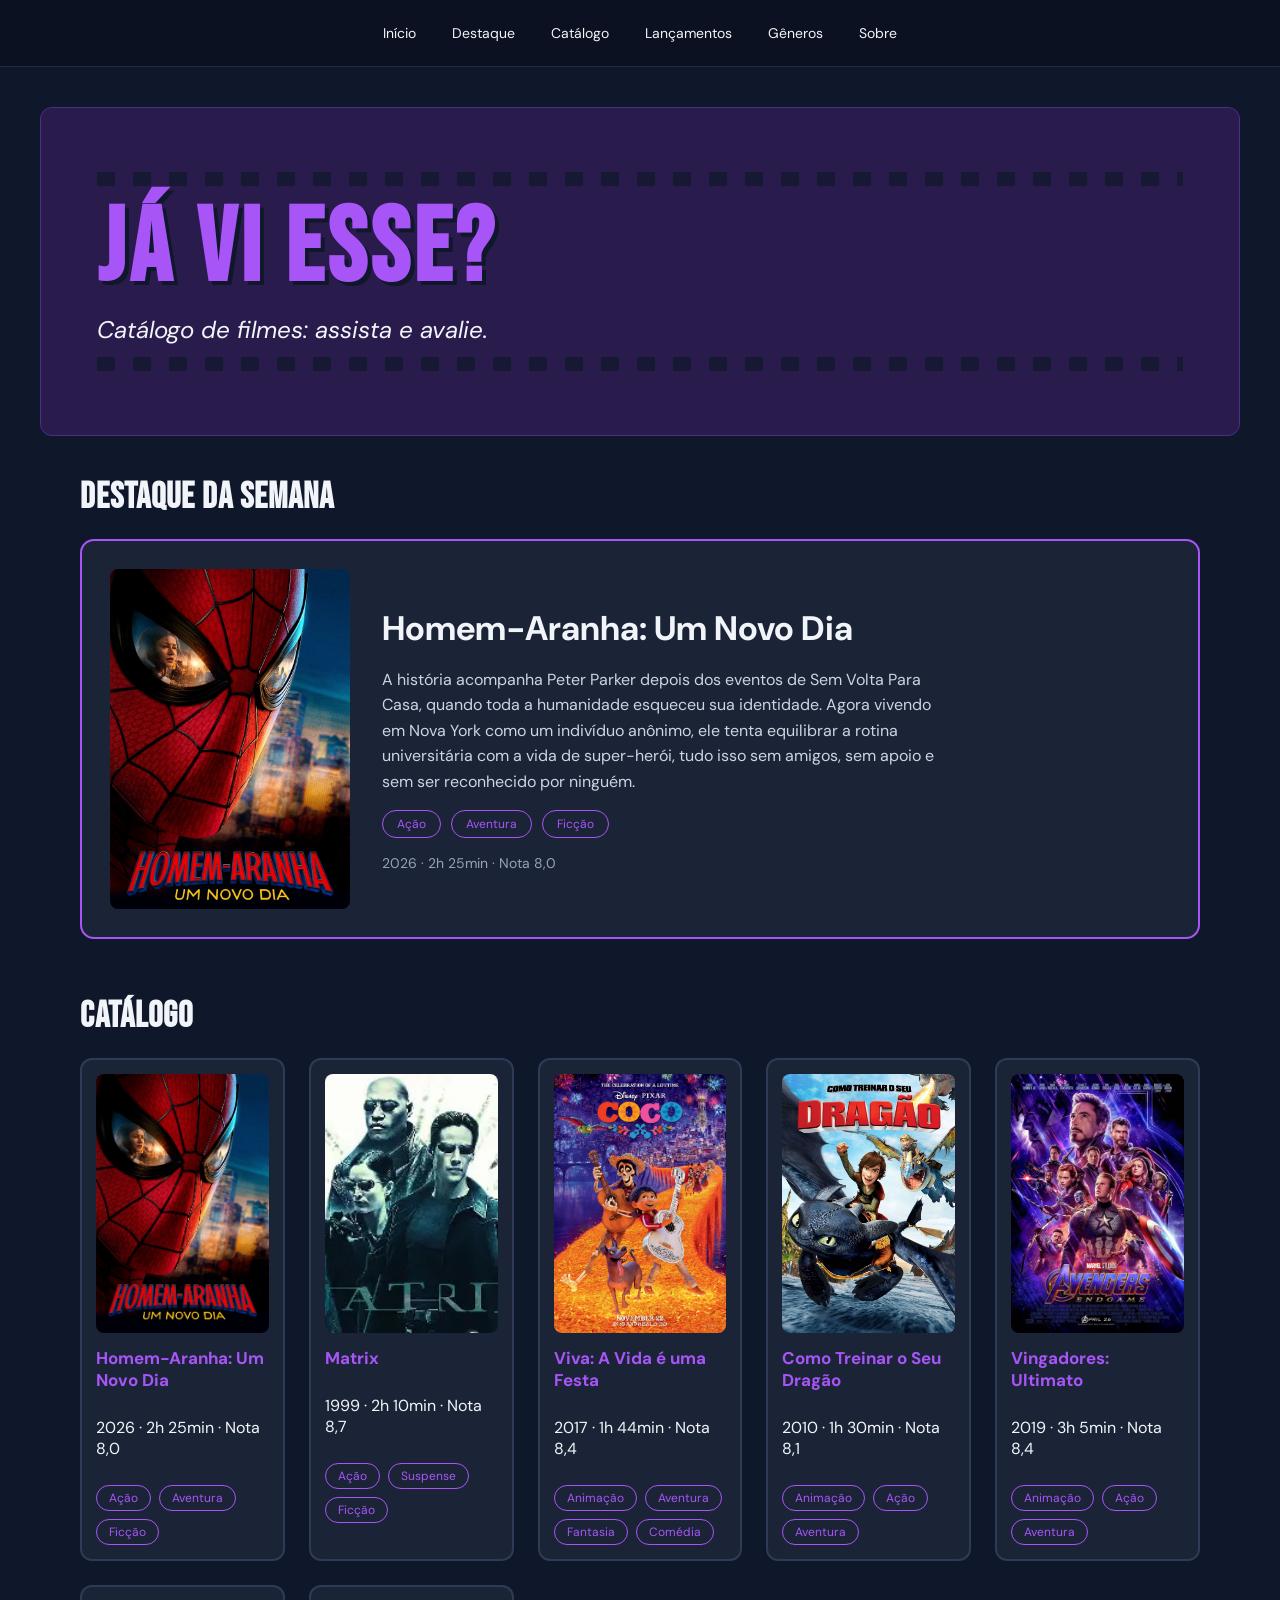
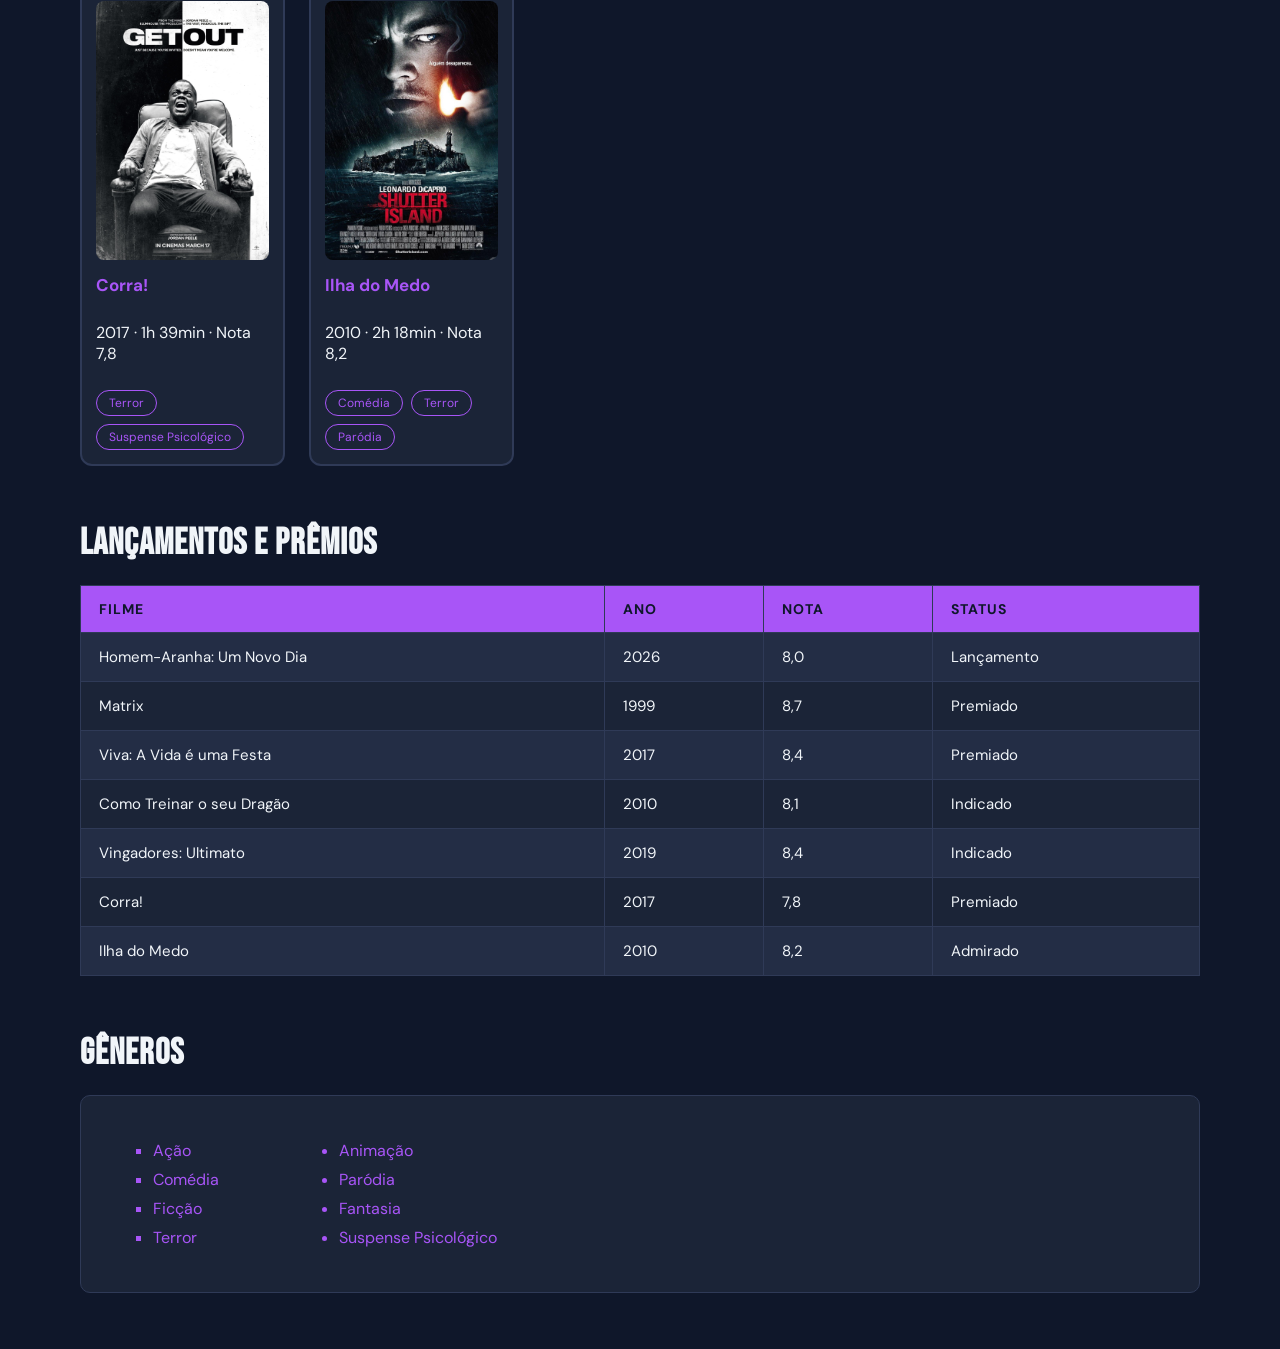
==== CSS2/index.html @ 00b11899 "Etapa Gêneros fiz o código todo e esqueci de fazer os commits, esse é o primeiro, já estou terminand" ====
<!DOCTYPE html>
<html lang="pt-BR">
<head>
    <meta charset="UTF-8">
    <meta name="viewport" content="width=device-width, initial-scale=1.0">
    <title>Já vi esse?</title>
    <link rel="stylesheet" href="style.css">
    <link href="https://fonts.googleapis.com/css2?family=Bebas+Neue&family=DM+Sans:ital,wght@0,400;1,400&display=swap" rel="stylesheet">
</head>
<body>
    <nav class="menu">
        <a href="#inicio">Início</a>
        <a href="#destaque">Destaque</a>
        <a href="#catalogo">Catálogo</a>
        <a href="#lancamentos">Lançamentos</a>
        <a href="#generos">Gêneros</a>
        <a href="#sobre">Sobre</a>
    </nav>
    <header class="banner" id="inicio">
            <div class="tira"></div>
            <h1>JÁ VI ESSE?</h1>
            <h2>Catálogo de filmes: assista e avalie.</h2>
            <div class="tira"></div>
    </header>

    <section class="destaque" id="destaque">
  <h2 class="destaque-titulo">Destaque da Semana</h2>

  <div class="destaque-card">
    <img src="assets/homemaranha.webp" alt="Pôster de Homem-Aranha: Um Novo Dia">

    <div class="destaque-texto">
      <h3>Homem-Aranha: Um Novo Dia</h3>
      <p class="destaque-sinopse">A história acompanha Peter Parker depois dos eventos de Sem Volta Para Casa, quando toda a humanidade esqueceu sua identidade. Agora vivendo em Nova York como um indivíduo anônimo, ele tenta equilibrar a rotina universitária com a vida de super-herói, tudo isso sem amigos, sem apoio e sem ser reconhecido por ninguém.</p>
      <ul class="destaque-generos">
        <li>Ação</li>
        <li>Aventura</li>
        <li>Ficção</li>
      </ul>
        <p class="destaque-detalhes">2026 · 2h 25min · Nota 8,0</p>
    </div>
 </div>
    </section>

   <section class="catalogo" id="catalogo">
  <h2 class="catalogo-titulo">Catálogo</h2>

  <div class="catalogo-grade">

    <div class="catalogo-card">
      <img src="assets/homemaranha.webp" alt="Pôster de Homem-Aranha: Um Novo Dia">
      <h3><a href="https://www.primevideo.com/-/pt/detail/0MH84EJKE2M4I598UISANJRS1X" target="_blank">Homem-Aranha: Um Novo Dia</a></h3>
      <p class="catalogo-detalhes">2026 · 2h 25min · Nota 8,0</p>
      <ul class="catalogo-generos">
        <li>Ação</li>
        <li>Aventura</li>
        <li>Ficção</li>
      </ul>
    </div>

    <div class="catalogo-card">
      <img src="assets/matrix.webp" alt="Pôster de Matrix">
      <h3><a href="https://www.primevideo.com/-/pt/detail/0SC64NC24QA7M9AFWBEK87WWS0/" target="_blank">Matrix</a></h3>
      <p class="catalogo-detalhes">1999 · 2h 10min · Nota 8,7</p>
      <ul class="catalogo-generos">
        <li>Ação</li>
        <li>Suspense</li>
        <li>Ficção</li>
      </ul>
    </div>

    <div class="catalogo-card">
      <img src="assets/viva.jpeg" alt="Pôster de Viva: A Vida é uma Festa">
      <h3><a href="https://www.disneyplus.com/pt-br/browse/entity-ce1ccdca-f468-4960-b67c-026b01ba42ab" target="_blank">Viva: A Vida é uma Festa</a></h3>
      <p class="catalogo-detalhes">2017 · 1h 44min · Nota 8,4</p>
      <ul class="catalogo-generos">
        <li>Animação</li>
        <li>Aventura</li>
        <li>Fantasia</li>
        <li>Comédia</li>
      </ul>
    </div>

    <div class="catalogo-card">
      <img src="assets/comotreinarseudragao.jpg" alt="Pôster de Como Treinar o Seu Dragão">
      <h3><a href="https://www.disneyplus.com/pt-br/browse/entity-ce1ccdca-f468-4960-b67c-026b01ba42ab" target="_blank">Como Treinar o Seu Dragão</a></h3>
      <p class="catalogo-detalhes">2010 · 1h 30min · Nota 8,1</p>
      <ul class="catalogo-generos">
        <li>Animação</li>
        <li>Ação</li>
        <li>Aventura</li>
      </ul>
    </div>

    <div class="catalogo-card">
      <img src="assets/ultimato.jpeg" alt="Pôster de Vingadores Ultimato">
      <h3><a href="https://www.disneyplus.com/pt-br/browse/entity-b39aa962-be56-4b09-a536-98617031717f" target="_blank">Vingadores: Ultimato</a></h3>
      <p class="catalogo-detalhes">2019 · 3h 5min · Nota 8,4</p>
      <ul class="catalogo-generos">
        <li>Animação</li>
        <li>Ação</li>
        <li>Aventura</li>
      </ul>
    </div>

    <div class="catalogo-card">
      <img src="assets/corrafilme.jpeg" alt="Pôster de Corra!">
      <h3><a href="https://www.primevideo.com/-/pt/detail/0I9VQV8TPDEL2MLX080A1JKN6X/" target="_blank">Corra!</a></h3>
      <p class="catalogo-detalhes">2017 · 1h 39min · Nota 7,8</p>
      <ul class="catalogo-generos">
        <li>Terror</li>
        <li>Suspense Psicológico</li>
      </ul>
    </div>

    <div class="catalogo-card">
      <img src="assets/ilhadomedo.jpeg" alt="Pôster de Ilha do Medo">
      <h3><a href="https://www.primevideo.com/-/pt/detail/0INICTQA9DNNLBC8H72QO0J3NZ" target="_blank">Ilha do Medo</a></h3>
      <p class="catalogo-detalhes">2010 · 2h 18min · Nota 8,2</p>
      <ul class="catalogo-generos">
        <li>Comédia</li>
        <li>Terror</li>
        <li>Paródia</li>
      </ul>
    </div>

  </div>
</section>

    <section class="lancamentos" id="lancamentos">
  <h2 class="lancamentos-titulo">Lançamentos e Prêmios</h2>

  <table class="tabela">
      <tr>
        <th>Filme</th>
        <th>Ano</th>
        <th>Nota</th>
        <th>Status</th>
      </tr>
      <tr>
        <td>Homem-Aranha: Um Novo Dia</td>
        <td>2026</td>
        <td>8,0</td>
        <td>Lançamento</td>
      </tr>
      <tr>
        <td>Matrix</td>
        <td>1999</td>
        <td>8,7</td>
        <td>Premiado</td>
      </tr>
      <tr>
        <td>Viva: A Vida é uma Festa</td>
        <td>2017</td>
        <td>8,4</td>
        <td>Premiado</td>
      </tr>
      <tr>
        <td>Como Treinar o seu Dragão</td>
        <td>2010</td>
        <td>8,1</td>
        <td>Indicado</td>
      </tr>
      <tr>
        <td>Vingadores: Ultimato</td>
        <td>2019</td>
        <td>8,4</td>
        <td>Indicado</td>
      </tr>
      <tr>
        <td>Corra!</td>
        <td>2017</td>
        <td>7,8</td>
        <td>Premiado</td>
      </tr>
      <tr>
        <td>Ilha do Medo</td>
        <td>2010</td>
        <td>8,2</td>
        <td>Admirado</td>
      </tr>
  </table>
</section>
    <section class="generos" id="generos">
  <h2 class="generos-titulo">Gêneros</h2>

  <div class="generos-caixa">
    <ul class="lista-quadrado">
      <li>Ação</li>
      <li>Comédia</li>
      <li>Ficção</li>
      <li>Terror</li>
    </ul>

    <ul class="lista-bolinha">
      <li>Animação</li>
      <li>Paródia</li>
      <li>Fantasia</li>
      <li>Suspense Psicológico</li>
    </ul>
  </div>
</section>
    <footer>

    </footer>
</body>
</html>
---- CSS2/style.css ----
/*Estilização referente ao plano de fundo do site*/
body {
  margin: 0;
  background-color: #0F172A;
  font-family: 'DM Sans', sans-serif;
  color: #F1F5F9;
}
/*Background do título e subtítulo do catálogo*/
.banner {
    background-color: #2A1B4D;
    border: 1px solid #4C2F8A;
    border-radius: 12px;
    padding: 64px 56px;
    margin: 40px;
    gap: 12px;
    display: flex;
    flex-direction: column;
    
}
/*Card relacionado ao nome do catálogo*/
.banner h1 {
  font-family: 'Bebas Neue', Impact, sans-serif;
  font-size: 104px;
  letter-spacing: 4px;
  line-height: 1;
  margin: 0;
  color: rgb(168, 85, 247);               /* #A855F7 */
  text-shadow: 4px 4px 0 rgb(15, 23, 42); /* #0F172A */
}
/* Subtitulo abaixo do nome do catálogo*/
.banner h2 {
  font-size: 24px;
  font-weight: 400;
  font-style: italic;
  color: #F1F5F9;
  margin: 0;
}
/* Tiras de rolo de filme (os quadradinhos) */
.tira {
  height: 14px;
  background: repeating-linear-gradient(
    90deg,
    #0F172A 0 18px,
    transparent 18px 36px
  );
  opacity: 0.7;
}
/*Serve para afastar o conteúdo da seção das bordas da tela*/
.destaque {
  padding: 0 80px;
}
/*Estilização do nome "destaque da semana"*/
.destaque-titulo {
  margin: 0 0 20px;
  font-family: 'Bebas Neue', Impact, sans-serif;
  font-size: 36px;
  letter-spacing: 1px;
  color: #F1F5F9;
}
/*Estilização do card do destaque*/
.destaque-card {
  display: flex;
  gap: 32px;
  padding: 28px;
  background-color: #1B2437;
  border: 2px solid #A855F7;
  border-radius: 14px;
}
/*Formatação da imagem relacionada ao card*/
.destaque-card img {
  width: 240px;
  height: 340px;
  object-fit: cover;
  border-radius: 8px;
  flex-shrink: 0;
}
/*É a classe que agrupa todo o texto do card*/
.destaque-texto {
  display: flex;
  flex-direction: column;
  justify-content: center;
  gap: 16px;
}
/*Estilização do nome do filme*/
.destaque-texto h3 {
  margin: 0;
  font-size: 34px;
  color: #F1F5F9;
}
/*Estilização da sinopse do filme*/
.destaque-sinopse {
  margin: 0;
  max-width: 560px;
  line-height: 1.6;
  color: #CBD5E1;
}
/*Estilização dos ícone dos gêneros do filme*/
.destaque-generos {
  display: flex;
  gap: 10px;
  margin: 0;
  padding: 0;
  list-style: none;
}
/*Estilização do texto dos gêneros do filme*/
.destaque-generos li {
  padding: 5px 14px;
  border: 1px solid #A855F7;
  border-radius: 999px;
  font-size: 12px;
  color: #A855F7;
}
/*Estilização do ano de lançamento, nota e duração do filme */
.destaque-detalhes {
  margin: 0;
  font-size: 14px;
  color: #94A3B8;
}

.catalogo {
    padding: 0 80px;
}
/*Título da seção*/
.catalogo-titulo {
  margin: 56px 0 20px;
  font-family: 'Bebas Neue', Impact, sans-serif;
  font-size: 36px;
  letter-spacing: 1px;
  color: #F1F5F9;
}
/*Os card ficam lado a lado e pulam a linha*/
.catalogo-grade {
    display: flex;
    flex-wrap: wrap;
    gap: 24px
}
/*Estilização do card do catálogo*/
.catalogo-card {
  display: flex;
  flex-direction: column;
  gap: 10px;
  width: calc((100% - 96px) / 5);
  box-sizing: border-box;
  padding: 14px;
  background-color: #1B2437;
  border: 2px solid #2f3a57;
  border-radius: 12px;
}
/*Formatação da imagem relacionada ao card*/
.catalogo-card img {
  width: 100%;
  aspect-ratio: 2/3;
  object-fit: cover;
  border-radius: 8px;
  display: block;
}

/* Nome do filme contendo o link */
.catalogo-card h3 {
  margin: 4px 0 0;
  font-size: 17px;
}

.catalogo-card h3 a {
  color: #A855F7;
  text-decoration: none;
}

.catalogo-card h3 a:hover,
.catalogo-card h3 a:focus {
  text-decoration: underline;
}

/*Estilização dos ícone dos gêneros do filme*/
.catalogo-generos {
  display: flex;
  flex-wrap: wrap;
  gap: 8px;
  margin: 0;
  padding: 0;
  list-style: none;
}
/*Estilização do texto dos gêneros do filme*/
.catalogo-generos li {
  padding: 4px 12px;
  border: 1px solid #A855F7;
  border-radius: 999px;
  font-size: 12px;
  color: #A855F7;
}
.lancamentos {
  padding: 0 80px;
  margin-bottom: 56px;
}

.lancamentos-titulo {
  margin: 56px 0 20px;
  font-family: 'Bebas Neue', Impact, sans-serif;
  font-size: 36px;
  letter-spacing: 1px;
  color: #F1F5F9;
}

/* Tabela */
.tabela {
  width: 100%;
  border-collapse: collapse;  
  font-size: 15px;
  color: #F1F5F9;
}

/* Cabeçalho destacado */
.tabela th {
  padding: 14px 18px;
  text-align: left;
  background-color: #A855F7;
  color: #0F172A;
  border: 1px solid #2F3A57;
  font-size: 14px;
  letter-spacing: 1px;
  text-transform: uppercase;
}

/* Células */
.tabela td {
  padding: 14px 18px;
  border: 1px solid #2F3A57;
}

.lancamentos {
  padding: 0 80px;
  margin-bottom: 56px;
}

.lancamentos-titulo {
  margin: 56px 0 20px;
  font-family: 'Bebas Neue', Impact, sans-serif;
  font-size: 36px;
  letter-spacing: 1px;
  color: #F1F5F9;
}

/* Tabela */
.tabela {
  width: 100%;
  border-collapse: collapse;   /* junta as bordas das células */
  font-size: 15px;
  color: #F1F5F9;
}

/* Cabeçalho destacado */
.tabela th {
  padding: 14px 18px;
  text-align: left;
  background-color: #A855F7;
  color: #0F172A;
  border: 1px solid #2F3A57;
  font-size: 14px;
  letter-spacing: 1px;
  text-transform: uppercase;
}

/* Células */
.tabela td {
  padding: 14px 18px;
  border: 1px solid #2F3A57;
}

/* Linhas alternadas */
.tabela tbody tr:nth-child(even) {
  background-color: #232D45;
}

.tabela tbody tr:nth-child(odd) {
  background-color: #1B2437;
}
html {
  scroll-behavior: smooth;
}

.menu {
  display: flex;
  justify-content: center;
  gap: 32px;
  padding: 18px 80px;
  background-color: #0B1120;
  border-bottom: 1px solid #232D45;
}

.menu a {
  color: #F1F5F9;
  text-decoration: none;
  font-size: 14px;
  padding: 6px 2px;
}

.menu a:hover,
.menu a:focus {
  color: #A855F7;
  border-bottom: 2px solid #A855F7;
}
.generos {
  padding: 0 80px;
  margin-bottom: 56px;
}

.generos-titulo {
  margin: 56px 0 20px;
  font-family: 'Bebas Neue', Impact, sans-serif;
  font-size: 36px;
  letter-spacing: 1px;
  color: #F1F5F9;
}

.generos-caixa {
  display: flex;
  gap: 80px;
  padding: 24px 32px;
  background-color: #1B2437;
  border: 1px solid #2F3A57;
  border-radius: 10px;
  font-size: 16px;
  color: #F1F5F9;
}

.lista-quadrado {
  list-style-type: square;   
  color: #A855F7;            
}

.lista-bolinha {
  list-style-type: disc;
  color: #A855F7;
}

.generos-caixa li {
  padding: 4px 0;
}
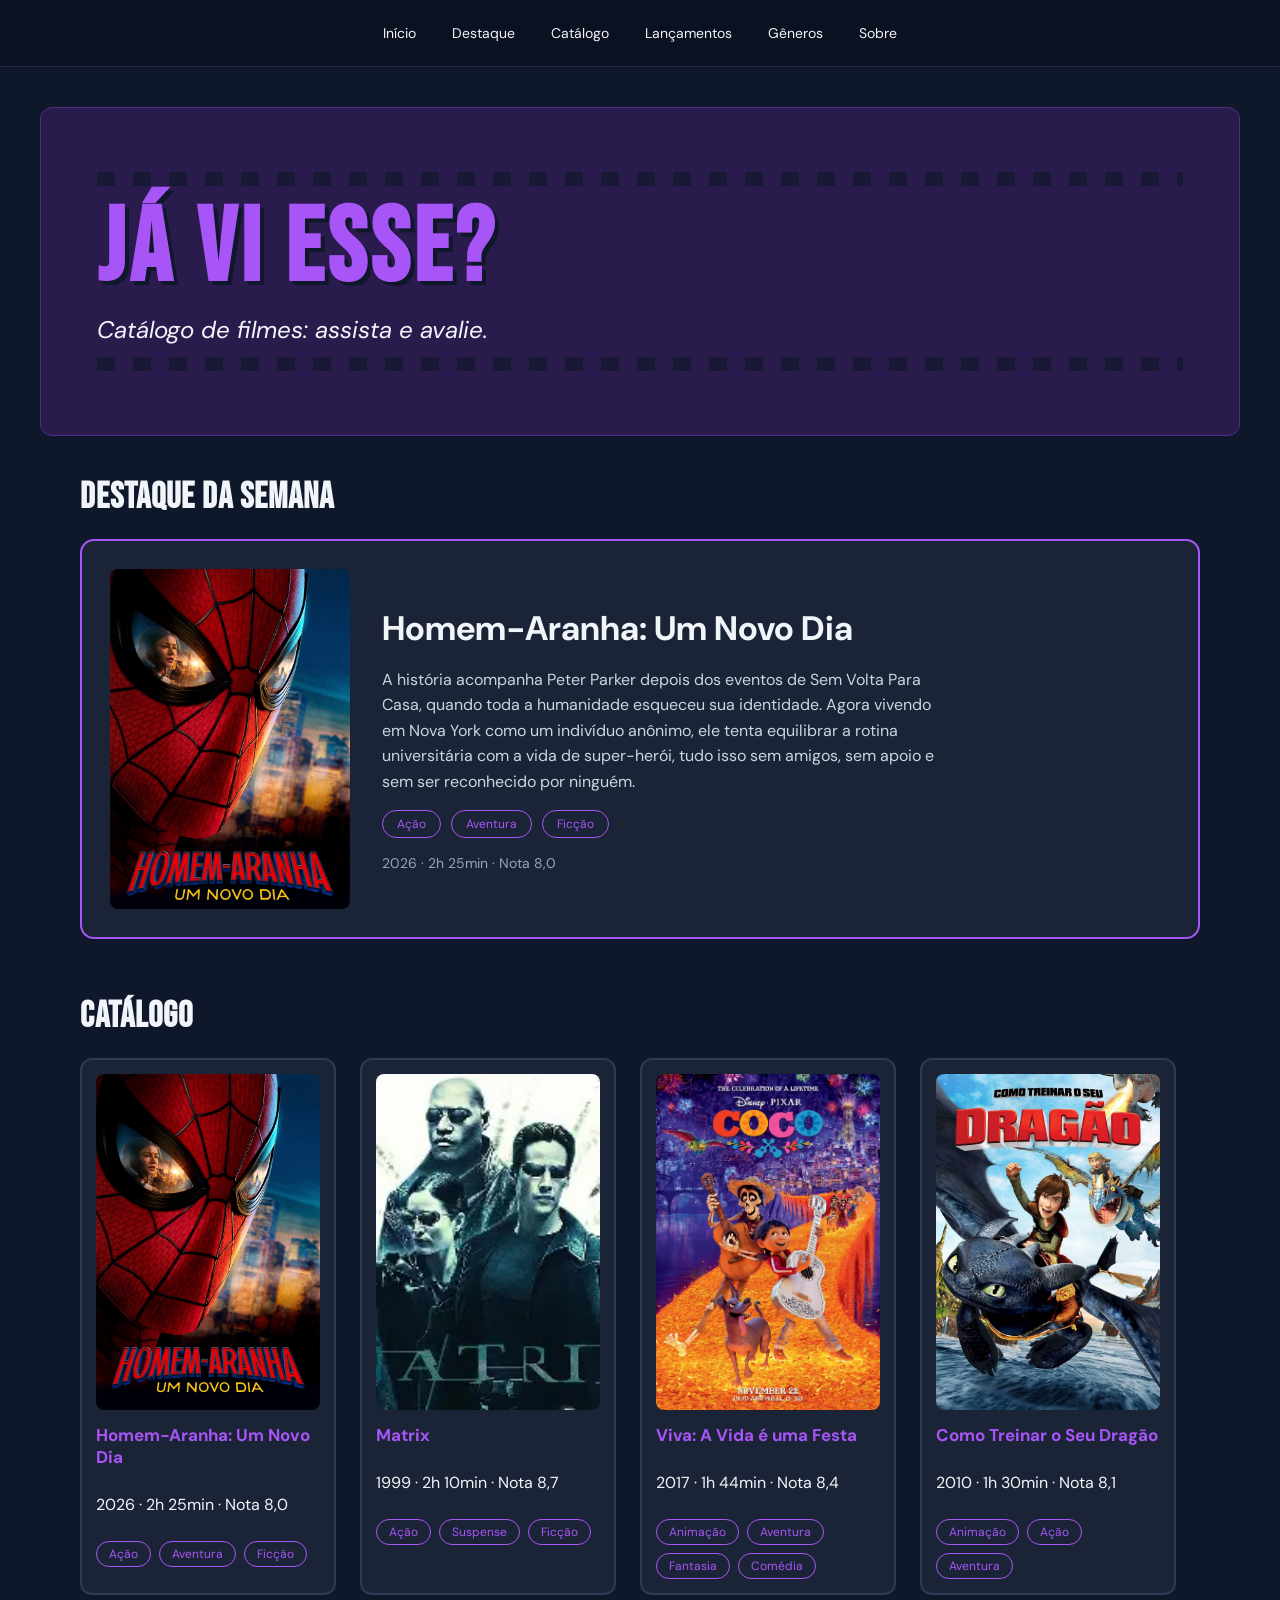
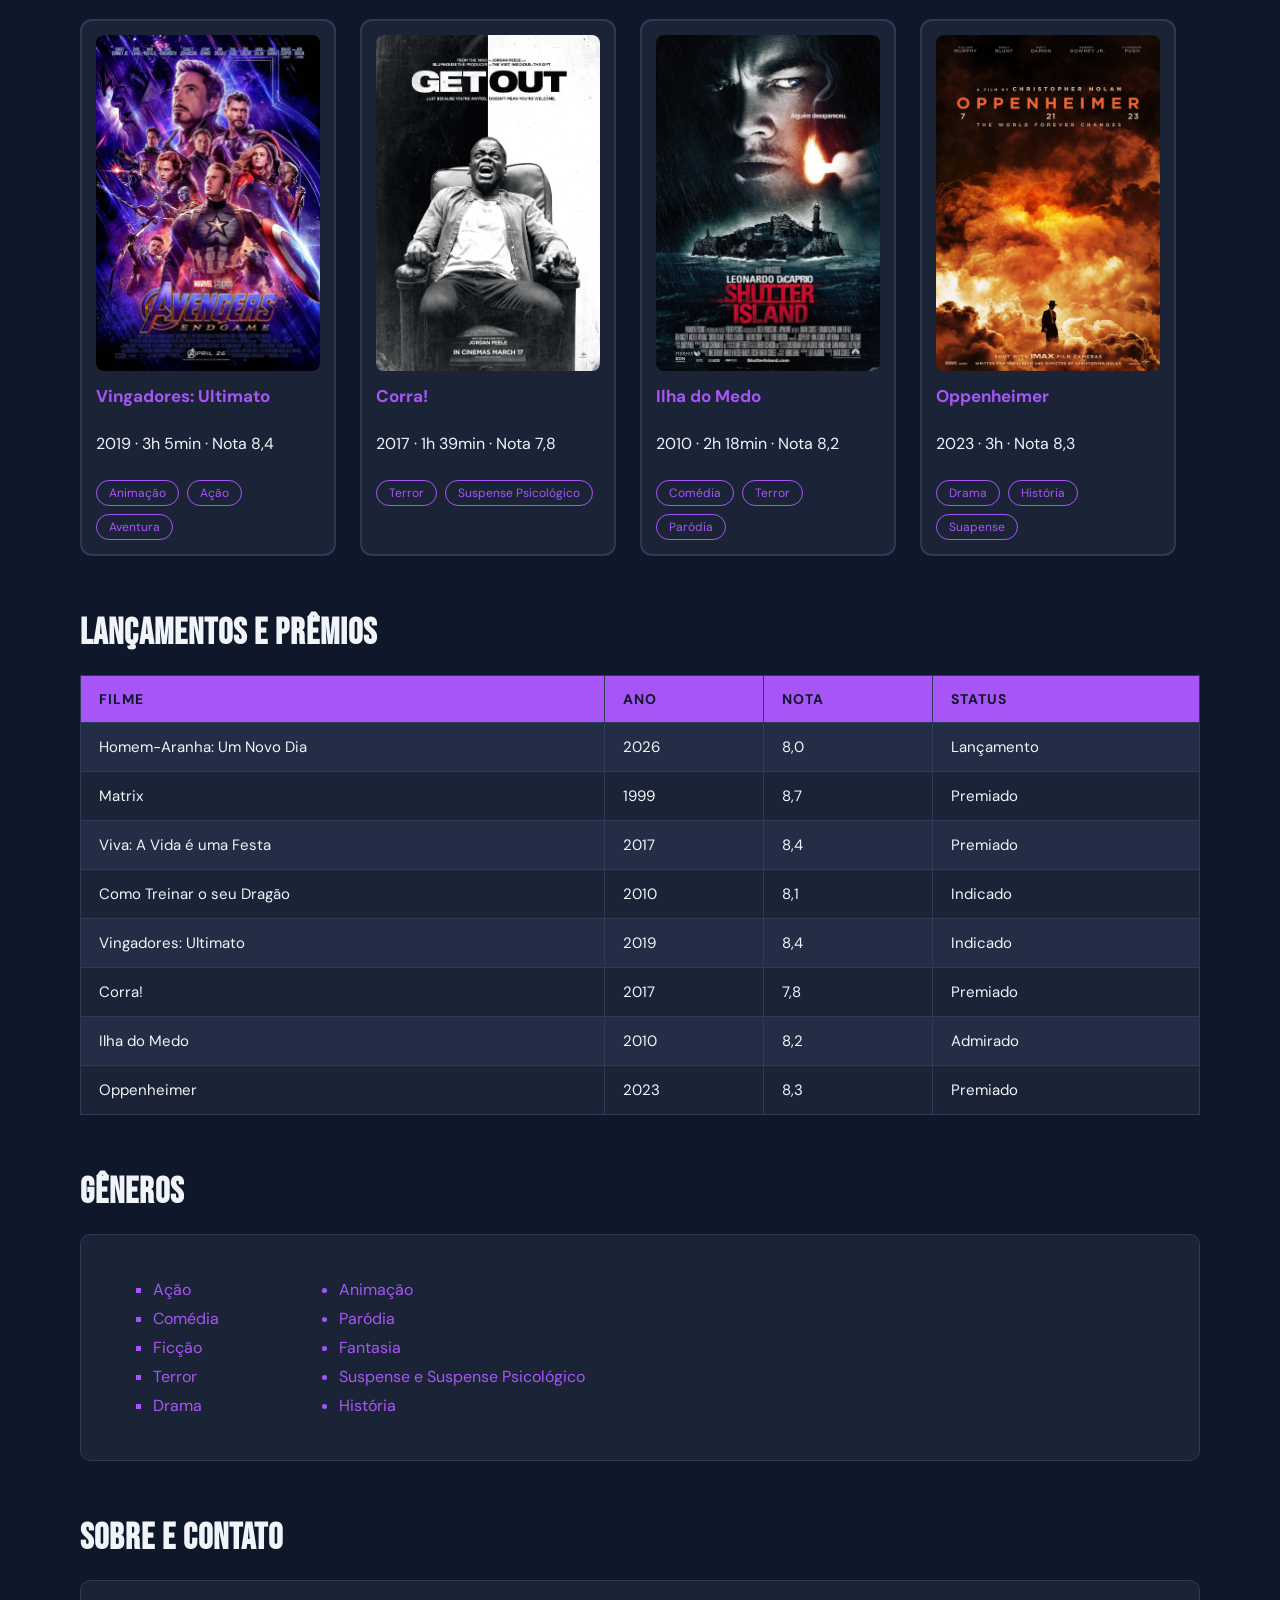
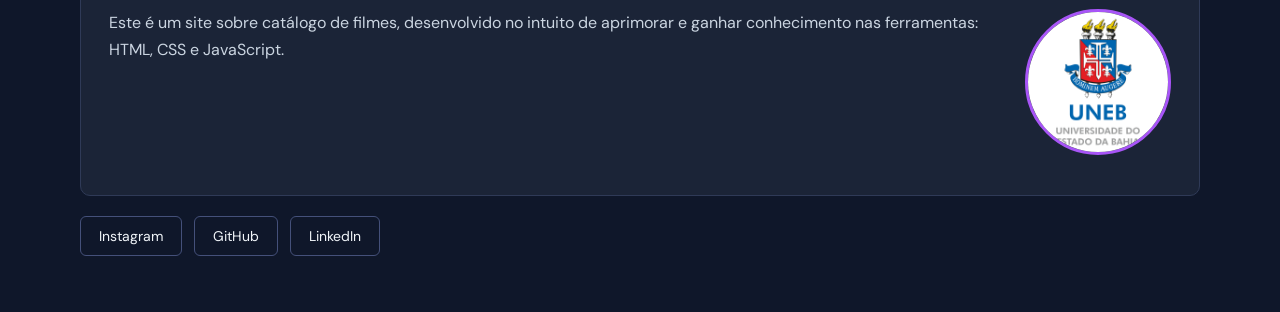
==== commit 81e422f0: "Catáçlogo de Filmes Projeto de catálogo de filmes finalizado, utilizando html e css" ====
--- a/CSS2/index.html
+++ b/CSS2/index.html
@@ -124,6 +124,17 @@
       </ul>
     </div>
 
+    <div class="catalogo-card">
+      <img src="assets/oppenheimer.jpeg" alt="Pôster de Oppenheimer">
+      <h3><a href="https://www.primevideo.com/-/pt/detail/0TQ0HYSFFKAO9W3UUIOMSTPUJ7/" target="_blank">Oppenheimer</a></h3>
+      <p class="catalogo-detalhes">2023 · 3h · Nota 8,3</p>
+      <ul class="catalogo-generos">
+        <li>Drama</li>
+        <li>História</li>
+        <li>Suapense</li>
+      </ul>
+    </div>
+
   </div>
 </section>
 
@@ -178,6 +189,12 @@
         <td>2010</td>
         <td>8,2</td>
         <td>Admirado</td>
+      </tr>
+      <tr>
+        <td>Oppenheimer</td>
+        <td>2023</td>
+        <td>8,3</td>
+        <td>Premiado</td>
       </tr>
   </table>
 </section>
@@ -190,18 +207,33 @@
       <li>Comédia</li>
       <li>Ficção</li>
       <li>Terror</li>
+      <li>Drama</li>
     </ul>
 
     <ul class="lista-bolinha">
       <li>Animação</li>
       <li>Paródia</li>
       <li>Fantasia</li>
-      <li>Suspense Psicológico</li>
+      <li>Suspense e Suspense Psicológico</li>
+      <li>História</li>
     </ul>
   </div>
 </section>
-    <footer>
-
-    </footer>
+    <section class="sobre" id="sobre">
+  <h2 class="sobre-titulo">Sobre e Contato</h2>
+
+  <div class="sobre-caixa">
+    <img src="assets/logouneb.png" alt="Logo da UNEB" class="sobre-imagem">
+    <p>
+      Este é um site sobre catálogo de filmes, desenvolvido no intuito de aprimorar e ganhar conhecimento nas ferramentas: HTML, CSS e JavaScript.
+    </p>
+  </div>
+
+  <div class="sobre-redes">
+    <a href="https://instagram.com/isaac010._" target="_blank" rel="noopener noreferrer">Instagram</a>
+    <a href="https://github.com/isaacsantanapessoa" target="_blank" rel="noopener noreferrer">GitHub</a>
+    <a href="https://linkedin.com/in/Isaac Santana Pessoa" target="_blank" rel="noopener noreferrer">LinkedIn</a>
+  </div>
+</section>
 </body>
 </html>
--- a/CSS2/style.css
+++ b/CSS2/style.css
@@ -139,7 +139,7 @@
   display: flex;
   flex-direction: column;
   gap: 10px;
-  width: calc((100% - 96px) / 5);
+  width: calc((100% - 96px) / 4);
   box-sizing: border-box;
   padding: 14px;
   background-color: #1B2437;
@@ -260,7 +260,7 @@
   text-transform: uppercase;
 }
 
-/* Células */
+/* Partes da tabela */
 .tabela td {
   padding: 14px 18px;
   border: 1px solid #2F3A57;
@@ -335,4 +335,67 @@
 
 .generos-caixa li {
   padding: 4px 0;
+}
+.sobre {
+  padding: 0 80px;
+  margin-bottom: 56px;
+}
+
+.sobre-titulo {
+  margin: 56px 0 20px;
+  font-family: 'Bebas Neue', Impact, sans-serif;
+  font-size: 36px;
+  letter-spacing: 1px;
+  color: #F1F5F9;
+}
+
+/* Caixa do parágrafo */
+.sobre-caixa {
+  display: flow-root;          
+  padding: 28px;
+  background-color: #1B2437;
+  border: 1px solid #2F3A57;
+  border-radius: 10px;
+}
+
+/* Imagem pequena flutuando à direita */
+.sobre-imagem {
+  float: right;                
+  width: 140px;
+  height: 140px;
+  object-fit: cover;
+  margin: 0 0 12px 24px;       
+  border: 3px solid #A855F7;
+  border-radius: 50%;
+}
+
+.sobre-caixa p {
+  margin: 0;
+  font-size: 16px;
+  line-height: 1.7;
+  color: #CBD5E1;
+}
+
+/* Links das redes sociais */
+.sobre-redes {
+  display: flex;
+  gap: 12px;
+  margin-top: 20px;
+}
+
+.sobre-redes a {
+  padding: 10px 18px;
+  border: 1px solid #44507A;
+  border-radius: 6px;
+  font-size: 14px;
+  color: #F1F5F9;
+  text-decoration: none;
+}
+
+.sobre-redes a:hover,
+.sobre-redes a:focus {
+  background-color: #A855F7;
+  border-color: #A855F7;
+  color: #0F172A;
+  outline: none;
 }
